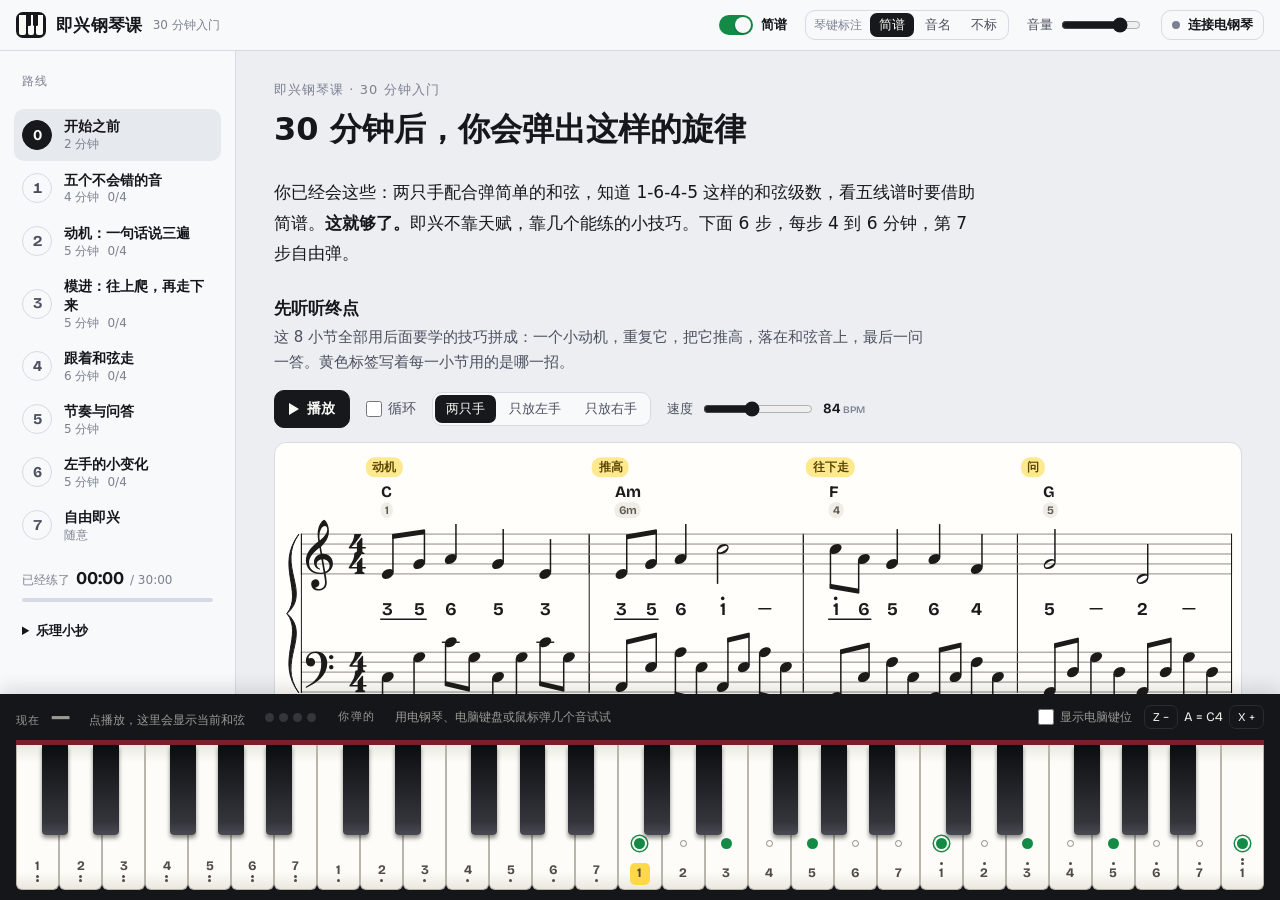
==== piano/index.html @ 57790c64 "Add improvisation piano course at /piano A self-contained static site for a 30-minute introduction t" ====
<!doctype html>
<html lang="zh-CN">
<head>
<meta charset="utf-8">
<meta name="viewport" content="width=device-width, initial-scale=1, viewport-fit=cover">
<title>即兴钢琴课</title>
<meta name="description" content="30 分钟钢琴即兴入门：五线谱 + 简谱 + 琴键位置，跟着伴奏循环一步步练。">
<meta name="theme-color" content="#15161a">
<link rel="icon" href="data:image/svg+xml,%3Csvg xmlns='http://www.w3.org/2000/svg' viewBox='0 0 32 32'%3E%3Crect width='32' height='32' rx='7' fill='%2315161a'/%3E%3Crect x='5' y='7' width='6.4' height='18' rx='1.5' fill='%23fbfaf7'/%3E%3Crect x='12.8' y='7' width='6.4' height='18' rx='1.5' fill='%23fbfaf7'/%3E%3Crect x='20.6' y='7' width='6.4' height='18' rx='1.5' fill='%23fbfaf7'/%3E%3Crect x='9.4' y='7' width='4.6' height='10.5' rx='1' fill='%2315161a'/%3E%3Crect x='18' y='7' width='4.6' height='10.5' rx='1' fill='%2315161a'/%3E%3Ccircle cx='8.2' cy='21' r='2' fill='%23e8641c'/%3E%3C/svg%3E">
<link rel="stylesheet" href="css/style.css">
</head>
<body>
<div class="app">
  <header class="topbar">
    <a class="brand" href="#start" aria-label="即兴钢琴课，回到开始">
      <span class="brand-mark" aria-hidden="true"><i></i><i></i><i></i><b></b><b></b></span>
      <span class="brand-name">即兴钢琴课</span>
      <span class="brand-sub">30 分钟入门</span>
    </a>
    <div class="tools">
      <label class="switch" for="opt-jianpu">
        <input type="checkbox" id="opt-jianpu" role="switch" checked>
        <span class="switch-track" aria-hidden="true"></span>
        <span>简谱</span>
      </label>
      <fieldset class="seg compact" aria-label="琴键上标注">
        <legend class="sr-only">琴键上标注</legend>
        <span class="seg-title">琴键标注</span>
        <label><input type="radio" name="opt-labels" id="lab-jianpu" value="jianpu" checked><span>简谱</span></label>
        <label><input type="radio" name="opt-labels" id="lab-letter" value="letter"><span>音名</span></label>
        <label><input type="radio" name="opt-labels" id="lab-none" value="none"><span>不标</span></label>
      </fieldset>
      <label class="vol" for="opt-volume"><span>音量</span><input type="range" id="opt-volume" min="0" max="100" value="80"></label>
      <div class="midi">
        <button type="button" class="btn ghost small" id="btn-midi"><i class="midi-dot" aria-hidden="true"></i><span>连接电钢琴</span></button>
        <p class="midi-status" id="midi-status" role="status" hidden></p>
        <label class="check small" id="midi-sound-wrap" hidden><input type="checkbox" id="opt-midi-sound"><span>电钢琴的音也从电脑放出来</span></label>
      </div>
    </div>
  </header>

  <div class="middle">
    <aside class="route" aria-label="课程路线">
      <p class="route-title">路线</p>
      <nav id="route-list"></nav>
      <div class="timer" aria-label="本机累计练习时间">
        <div class="timer-head"><span>已经练了</span><b id="timer-text">00:00</b><span class="timer-goal">/ 30:00</span></div>
        <div class="timer-track"><i id="timer-bar"></i></div>
      </div>
      <details class="cheat">
        <summary>乐理小抄</summary>
        <table>
          <caption class="sr-only">简谱与音名对照</caption>
          <tr><th scope="row">简谱</th><td>1</td><td>2</td><td>3</td><td>4</td><td>5</td><td>6</td><td>7</td></tr>
          <tr><th scope="row">音名</th><td>C</td><td>D</td><td>E</td><td>F</td><td>G</td><td>A</td><td>B</td></tr>
          <tr><th scope="row">唱名</th><td>do</td><td>re</td><td>mi</td><td>fa</td><td>sol</td><td>la</td><td>si</td></tr>
        </table>
        <ul>
          <li><b>五声音阶</b> 1 2 3 5 6</li>
          <li><b>1 级 C</b> 1 3 5 · <b>6m 级 Am</b> 6 1 3</li>
          <li><b>4 级 F</b> 4 6 1 · <b>5 级 G</b> 5 7 2</li>
          <li><b>2m 级 Dm</b> 2 4 6 · <b>3m 级 Em</b> 3 5 7</li>
          <li>数字上面加点：高八度；下面加点：低八度</li>
          <li>下划线：半拍；横线 “–”：再延长一拍</li>
        </ul>
      </details>
    </aside>
    <div class="main-scroll" id="main-scroll">
      <main class="main" id="main" tabindex="-1"></main>
      <footer class="credits">
        <p>钢琴采样：Salamander Grand Piano（Alexander Holm，CC BY 3.0）· 五线谱：VexFlow（MIT）· 字体：Bricolage Grotesque（OFL）。练习进度只保存在这台设备的浏览器里。</p>
      </footer>
    </div>
  </div>

  <footer class="dock" aria-label="钢琴键盘">
    <div class="dock-bar">
      <div class="now idle" id="now">
        <span class="now-label">现在</span>
        <span class="now-chord" id="now-chord">—</span>
        <span class="now-deg" id="now-deg"></span>
        <span class="now-tones" id="now-tones"></span>
        <span class="now-next" id="now-next"></span>
        <span class="now-beats" id="now-beats" aria-hidden="true"><i></i><i></i><i></i><i></i></span>
        <span class="now-count" id="now-count" aria-live="assertive"></span>
      </div>
      <div class="trail empty" aria-live="off">
        <span class="trail-label">你弹的</span>
        <span class="trail-notes" id="trail-notes"></span>
        <span class="trail-empty">用电钢琴、电脑键盘或鼠标弹几个音试试</span>
      </div>
      <div class="kbd-tools">
        <label class="check small" for="opt-hints"><input type="checkbox" id="opt-hints"><span>显示电脑键位</span></label>
        <span class="oct">
          <button type="button" class="icon-btn" id="oct-down" aria-label="电脑键盘低一个八度">Z −</button>
          <span id="kbd-octave">A = C4</span>
          <button type="button" class="icon-btn" id="oct-up" aria-label="电脑键盘高一个八度">X +</button>
        </span>
      </div>
      <p class="sound-status" id="sound-status" hidden></p>
    </div>
    <div class="kb-frame">
      <div id="keyboard"></div>
    </div>
  </footer>
</div>
<script src="vendor/vexflow-bravura.js"></script>
<script type="module" src="js/app.js"></script>
</body>
</html>
---- piano/css/style.css ----
/* 布局：琴房。左边是课程路线，中间是谱架（乐谱和讲解），底部固定一架钢琴键盘，就像真的坐在琴前。 */

@font-face {
  font-family: 'Bricolage Grotesque';
  src: url('../fonts/bricolage-grotesque-wght.woff2') format('woff2');
  font-weight: 200 800;
  font-display: swap;
}

:root {
  /* 颜色：示范右手 = 橙，左手 = 蓝，安全音 = 绿，你弹的 = 紫；界面本身只用黑白灰，把颜色留给音乐 */
  --bg: #eceef2;
  --surface: #f8f9fb;
  --paper: #fffefb;
  --paper-ink: #1c1b19;
  --paper-ink-2: #5d5b55;
  --paper-tint: #efede6;
  --staff-line: #8d8a82;
  --ink: #15171c;
  --ink-2: #4a505e;
  --ink-3: #7b8190;
  --line: #d6dae2;
  --line-2: #e6e9ee;
  --btn-bg: #17181c;
  --btn-ink: #fbfaf7;
  --rh: #e4601a;
  --rh-soft: #fde5d5;
  --lh: #2563d4;
  --lh-soft: #dbe5fa;
  --safe: #138a46;
  --safe-soft: #d3f0de;
  --you: #a33ccc;
  --you-soft: #f0dcf8;
  --tag-bg: #ffe98f;
  --tag-ink: #5a4500;
  --dock: #15161a;
  --dock-ink: #ecebe6;
  --dock-ink-2: #9b9a94;
  --dock-line: #2b2c31;
  --felt: #7a1f2b;
  --key-w1: #fdfcf8;
  --key-w2: #ebe8e0;
  --key-edge: #b9b5ab;
  --key-b1: #34353b;
  --key-b2: #0c0d10;
  --key-label: #4f4c45;
  --key-scale: #8e8a80;
  --sticker: #ffd84a;
  --focus: #2563d4;

  --font-ui: 'PingFang SC', 'Hiragino Sans GB', 'Microsoft YaHei', 'Noto Sans SC', 'Source Han Sans SC', system-ui, -apple-system, 'Segoe UI', sans-serif;
  --font-display: 'Bricolage Grotesque', 'Avenir Next', 'Segoe UI', var(--font-ui);

  --radius: 12px;
  --kb-h: clamp(92px, 17vh, 150px);
}

@media (prefers-color-scheme: dark) {
  :root:not([data-theme='light']) {
    --bg: #0f1115;
    --surface: #16191e;
    --paper: #1b1e24;
    --paper-ink: #e7e6e2;
    --paper-ink-2: #a6a49d;
    --paper-tint: #2a2e36;
    --staff-line: #7d7a73;
    --ink: #eceef2;
    --ink-2: #b4bac6;
    --ink-3: #8a909e;
    --line: #2b3039;
    --line-2: #22262e;
    --btn-bg: #ecebe6;
    --btn-ink: #121418;
    --rh: #ff8243;
    --rh-soft: #4a2716;
    --lh: #6c9fff;
    --lh-soft: #1a2945;
    --safe: #3bcf7c;
    --safe-soft: #12351f;
    --you: #d683f5;
    --you-soft: #3a1f47;
    --tag-bg: #5b4a0b;
    --tag-ink: #ffe58a;
    --dock: #0a0b0d;
    --dock-line: #24252a;
    --key-w1: #ecebe5;
    --key-w2: #d6d3ca;
    --key-edge: #9f9b91;
    --focus: #8fb6ff;
    color-scheme: dark;
  }
}

:root[data-theme='dark'] {
  --bg: #0f1115;
  --surface: #16191e;
  --paper: #1b1e24;
  --paper-ink: #e7e6e2;
  --paper-ink-2: #a6a49d;
  --paper-tint: #2a2e36;
  --staff-line: #7d7a73;
  --ink: #eceef2;
  --ink-2: #b4bac6;
  --ink-3: #8a909e;
  --line: #2b3039;
  --line-2: #22262e;
  --btn-bg: #ecebe6;
  --btn-ink: #121418;
  --rh: #ff8243;
  --rh-soft: #4a2716;
  --lh: #6c9fff;
  --lh-soft: #1a2945;
  --safe: #3bcf7c;
  --safe-soft: #12351f;
  --you: #d683f5;
  --you-soft: #3a1f47;
  --tag-bg: #5b4a0b;
  --tag-ink: #ffe58a;
  --dock: #0a0b0d;
  --dock-line: #24252a;
  --key-w1: #ecebe5;
  --key-w2: #d6d3ca;
  --key-edge: #9f9b91;
  --focus: #8fb6ff;
  color-scheme: dark;
}

*, *::before, *::after { box-sizing: border-box; }
html, body { height: 100%; }
body {
  margin: 0;
  background: var(--bg);
  color: var(--ink);
  font: 15px/1.7 var(--font-ui);
  -webkit-font-smoothing: antialiased;
  -webkit-text-size-adjust: 100%;
}
[hidden] { display: none !important; }
button, input, select { font: inherit; color: inherit; }
a { color: inherit; }
:focus-visible { outline: 2px solid var(--focus); outline-offset: 2px; border-radius: 6px; }
.sr-only { position: absolute; width: 1px; height: 1px; overflow: hidden; clip: rect(0 0 0 0); white-space: nowrap; }
sup { font-size: 0.68em; line-height: 0; }

/* ---------- 整体框架 ---------- */
.app {
  display: grid;
  grid-template-rows: auto minmax(0, 1fr) auto;
  height: 100%;
}

.topbar {
  display: flex;
  align-items: center;
  justify-content: space-between;
  gap: 12px 20px;
  flex-wrap: wrap;
  padding-block: 10px;
  padding-left: max(16px, env(safe-area-inset-left, 0px));
  padding-right: max(16px, env(safe-area-inset-right, 0px));
  background: var(--surface);
  border-bottom: 1px solid var(--line);
  position: relative;
  z-index: 5;
}

.brand {
  display: flex;
  align-items: center;
  gap: 10px;
  text-decoration: none;
  min-width: 0;
}
.brand-mark {
  position: relative;
  width: 30px;
  height: 26px;
  display: flex;
  gap: 2px;
  padding: 3px;
  border-radius: 7px;
  background: var(--btn-bg);
  flex: none;
}
.brand-mark i { flex: 1; background: var(--btn-ink); border-radius: 0 0 2px 2px; }
.brand-mark b { position: absolute; top: 3px; width: 5px; height: 11px; background: var(--btn-bg); border-radius: 0 0 1.5px 1.5px; }
.brand-mark b:nth-of-type(1) { left: 9.5px; }
.brand-mark b:nth-of-type(2) { left: 17px; }
.brand-name { font-weight: 800; font-size: 17px; letter-spacing: 0.02em; white-space: nowrap; }
.brand-sub { font-size: 12px; color: var(--ink-3); white-space: nowrap; }

.tools {
  display: flex;
  align-items: center;
  gap: 10px 18px;
  flex-wrap: wrap;
  font-size: 13px;
}

.middle {
  display: grid;
  grid-template-columns: 236px minmax(0, 1fr);
  min-height: 0;
}

.route {
  overflow-y: auto;
  border-right: 1px solid var(--line);
  padding: 20px 14px 24px;
  display: flex;
  flex-direction: column;
  gap: 18px;
  background: var(--surface);
}
.route-title {
  margin: 0 8px;
  font-size: 12px;
  letter-spacing: 0.12em;
  color: var(--ink-3);
}
#route-list { display: flex; flex-direction: column; gap: 2px; }
.stop {
  display: flex;
  align-items: center;
  gap: 12px;
  padding: 8px 8px;
  border-radius: 10px;
  text-decoration: none;
  color: var(--ink-2);
}
.stop:hover { background: var(--line-2); }
.stop-num {
  flex: none;
  width: 30px;
  height: 30px;
  border-radius: 50%;
  display: grid;
  place-items: center;
  font: 700 15px/1 var(--font-display);
  border: 1.5px solid var(--line);
  color: var(--ink-2);
  background: var(--surface);
  font-variant-numeric: tabular-nums;
}
.stop-text { display: flex; flex-direction: column; min-width: 0; line-height: 1.35; }
.stop-title { font-weight: 600; font-size: 14px; color: var(--ink); }
.stop-meta { font-size: 12px; color: var(--ink-3); display: flex; gap: 8px; }
.stop-count { font-variant-numeric: tabular-nums; }
.stop.current .stop-num { background: var(--btn-bg); color: var(--btn-ink); border-color: var(--btn-bg); }
.stop.current { background: var(--line-2); }
.stop.done .stop-num { border-color: var(--safe); color: var(--safe); }
.stop.done.current .stop-num { color: var(--btn-ink); border-color: var(--btn-bg); }

.timer { margin: 0 8px; font-size: 12px; color: var(--ink-3); }
.timer-head { display: flex; align-items: baseline; gap: 6px; }
.timer-head b { font: 700 18px/1 var(--font-display); color: var(--ink); font-variant-numeric: tabular-nums; }
.timer-track { margin-top: 8px; height: 4px; border-radius: 2px; background: var(--line); overflow: hidden; }
.timer-track i { display: block; height: 100%; width: 0; background: var(--safe); border-radius: 2px; transition: width 0.6s; }

.cheat { margin: 0 8px; font-size: 13px; color: var(--ink-2); }
.cheat summary { cursor: pointer; font-weight: 600; color: var(--ink); }
.cheat table { border-collapse: collapse; margin: 10px 0 8px; font-variant-numeric: tabular-nums; }
.cheat th { font-weight: 500; color: var(--ink-3); padding-right: 6px; text-align: left; font-size: 12px; }
.cheat td { padding: 1px 5px; text-align: center; font-family: var(--font-display); font-size: 13px; }
.cheat ul { margin: 0; padding-left: 16px; line-height: 1.6; }
.cheat li + li { margin-top: 4px; }

.main-scroll { overflow-y: auto; min-height: 0; scroll-behavior: smooth; }
.main {
  max-width: 1000px;
  margin: 0 auto;
  padding-block: 28px 32px;
  padding-left: max(16px, env(safe-area-inset-left, 0px));
  padding-right: max(16px, env(safe-area-inset-right, 0px));
  display: flex;
  flex-direction: column;
  gap: 28px;
}
.main:focus { outline: none; }
.credits {
  max-width: 1000px;
  margin: 0 auto;
  padding-block: 0 28px;
  padding-left: max(16px, env(safe-area-inset-left, 0px));
  padding-right: max(16px, env(safe-area-inset-right, 0px));
  font-size: 12px;
  color: var(--ink-3);
}

/* ---------- 课程正文 ---------- */
.lesson-head { display: flex; flex-direction: column; gap: 8px; }
.eyebrow {
  margin: 0;
  font-size: 13px;
  letter-spacing: 0.08em;
  color: var(--ink-3);
}
.lesson-head h1 {
  margin: 0;
  font-size: clamp(24px, 3.2vw, 32px);
  line-height: 1.25;
  font-weight: 800;
  text-wrap: balance;
}
.goal {
  margin: 4px 0 0;
  display: flex;
  gap: 10px;
  align-items: baseline;
  font-size: 16px;
  color: var(--ink);
  max-width: 46em;
}
.goal span {
  flex: none;
  font-size: 12px;
  font-weight: 700;
  padding: 1px 8px;
  border-radius: 999px;
  background: var(--safe-soft);
  color: var(--safe);
}

.lead { margin: 0; font-size: 17px; line-height: 1.8; max-width: 42em; color: var(--ink); }
.lead b { font-weight: 700; }

.block { display: flex; flex-direction: column; gap: 14px; min-width: 0; }
.block h2 { margin: 0; font-size: 20px; line-height: 1.35; font-weight: 800; text-wrap: balance; }
.block h3 { margin: 0; font-size: 17px; line-height: 1.4; font-weight: 700; text-wrap: balance; }
.block-head { display: flex; flex-direction: column; gap: 4px; }
.desc { margin: 0; color: var(--ink-2); max-width: 44em; }

.prose { max-width: 42em; }
.prose p { margin: 0 0 10px; }
.prose p:last-child { margin-bottom: 0; }
.prose ol, .prose ul { margin: 0; padding-left: 1.3em; display: flex; flex-direction: column; gap: 8px; }
.jpt { font-family: var(--font-display); letter-spacing: 0.12em; font-weight: 700; }

.formula { display: flex; flex-wrap: wrap; gap: 8px; margin: 12px 0 !important; }
.formula span {
  min-width: 52px;
  padding: 6px 14px;
  text-align: center;
  font: 700 18px/1.4 var(--font-display);
  border-radius: 10px;
  background: var(--paper);
  border: 1.5px solid var(--line);
}
.formula span:nth-child(3) { border-color: var(--rh); color: var(--rh); }
.formula span:last-child { background: var(--btn-bg); color: var(--btn-ink); border-color: var(--btn-bg); }
.formula.seq span { letter-spacing: 0.1em; }
.formula.seq span:nth-child(1) { transform: translateY(18px); }
.formula.seq span:nth-child(2) { transform: translateY(12px); }
.formula.seq span:nth-child(3) { transform: translateY(6px); color: inherit; border-color: var(--line); }
.formula.seq span:last-child { background: var(--paper); color: inherit; border-color: var(--line); }
.formula.seq { padding-top: 0; padding-bottom: 18px; }

.bricks li b, .colors li b, .laws li b { margin-right: 6px; }

.tip {
  margin: 0;
  max-width: 44em;
  padding: 12px 16px;
  border-radius: var(--radius);
  background: var(--tag-bg);
  color: var(--tag-ink);
  display: flex;
  gap: 12px;
  align-items: baseline;
}
.tip-label { flex: none; font-weight: 800; font-size: 13px; }

/* ---------- 按钮与控件 ---------- */
.btn {
  display: inline-flex;
  align-items: center;
  justify-content: center;
  gap: 8px;
  min-height: 36px;
  padding: 6px 14px;
  border-radius: 10px;
  border: 1.5px solid var(--btn-bg);
  background: var(--btn-bg);
  color: var(--btn-ink);
  font-weight: 600;
  font-size: 14px;
  cursor: pointer;
  text-decoration: none;
  white-space: nowrap;
}
.btn:hover { filter: brightness(1.12); }
.btn.ghost { background: transparent; color: var(--ink); border-color: var(--line); }
.btn.ghost:hover { border-color: var(--ink-3); filter: none; }
.btn.small { min-height: 30px; padding: 3px 10px; font-size: 13px; }

.play .ico {
  width: 0;
  height: 0;
  border-style: solid;
  border-width: 6px 0 6px 10px;
  border-color: transparent transparent transparent currentColor;
}
.play.is-playing .ico { width: 10px; height: 10px; border: 0; background: currentColor; border-radius: 1.5px; }
.play.big { min-height: 44px; padding: 8px 20px; font-size: 15px; }
.play.is-playing { background: var(--rh); border-color: var(--rh); color: #fff; }

.icon-btn {
  border: 1px solid var(--dock-line);
  background: transparent;
  color: var(--dock-ink);
  border-radius: 7px;
  padding: 1px 8px;
  font-size: 12px;
  cursor: pointer;
  font-family: var(--font-display);
}
.icon-btn:hover { border-color: var(--dock-ink-2); }

.player {
  display: flex;
  flex-wrap: wrap;
  align-items: center;
  gap: 10px 16px;
}

.check { display: inline-flex; align-items: center; gap: 6px; cursor: pointer; font-size: 14px; color: var(--ink-2); }
.check input { width: 16px; height: 16px; accent-color: var(--btn-bg); margin: 0; }
.check.small { font-size: 12px; }

.seg { display: inline-flex; border: 1.5px solid var(--line); border-radius: 10px; padding: 2px; gap: 2px; background: var(--surface); flex-wrap: wrap; }
.seg label { position: relative; cursor: pointer; }
.seg input { position: absolute; opacity: 0; inset: 0; margin: 0; cursor: pointer; }
.seg span { display: block; padding: 3px 11px; border-radius: 7px; font-size: 13px; color: var(--ink-2); white-space: nowrap; }
.seg input:checked + span { background: var(--btn-bg); color: var(--btn-ink); }
.seg input:focus-visible + span { outline: 2px solid var(--focus); outline-offset: 1px; }
fieldset.seg { margin: 0; min-width: 0; align-items: center; }
.seg.compact .seg-title { font-size: 12px; color: var(--ink-3); padding: 0 6px 0 6px; }
.seg.compact span { padding: 1px 9px; }

.tempo { display: inline-flex; align-items: center; gap: 8px; font-size: 13px; color: var(--ink-2); }
.tempo input { width: 110px; accent-color: var(--btn-bg); }
.tempo output { font: 600 14px var(--font-display); min-width: 2.2em; font-variant-numeric: tabular-nums; color: var(--ink); }
.tempo output::after { content: ' BPM'; font-size: 10px; color: var(--ink-3); }

.select { display: inline-flex; align-items: center; gap: 6px; font-size: 13px; color: var(--ink-2); }
.select select {
  border: 1.5px solid var(--line);
  border-radius: 9px;
  padding: 4px 8px;
  background: var(--surface);
  font-size: 13px;
  max-width: 160px;
}

.vol { display: inline-flex; align-items: center; gap: 6px; color: var(--ink-2); }
.vol input { width: 80px; accent-color: var(--btn-bg); }

.switch { display: inline-flex; align-items: center; gap: 8px; cursor: pointer; font-weight: 600; font-size: 13px; position: relative; }
.switch input { position: absolute; opacity: 0; width: 34px; height: 20px; margin: 0; cursor: pointer; }
.switch-track { width: 34px; height: 20px; border-radius: 10px; background: var(--line); position: relative; transition: background 0.2s; }
.switch-track::after { content: ''; position: absolute; top: 2px; left: 2px; width: 16px; height: 16px; border-radius: 50%; background: var(--surface); box-shadow: 0 1px 2px rgba(0, 0, 0, 0.25); transition: transform 0.2s; }
.switch input:checked + .switch-track { background: var(--safe); }
.switch input:checked + .switch-track::after { transform: translateX(14px); }
.switch input:focus-visible + .switch-track { outline: 2px solid var(--focus); outline-offset: 2px; }

.midi { display: flex; flex-direction: column; align-items: flex-end; gap: 4px; position: relative; }
.midi-dot { width: 8px; height: 8px; border-radius: 50%; background: var(--ink-3); }
#btn-midi.connected .midi-dot { background: var(--safe); box-shadow: 0 0 0 3px var(--safe-soft); }
.midi-status { margin: 0; font-size: 12px; color: var(--ink-2); max-width: 280px; text-align: right; }

.chips { display: flex; flex-wrap: wrap; gap: 8px; }
.chip {
  display: inline-flex;
  flex-direction: column;
  align-items: flex-start;
  gap: 0;
  padding: 6px 12px;
  border-radius: 10px;
  border: 1.5px solid var(--line);
  background: var(--surface);
  cursor: pointer;
  text-align: left;
  line-height: 1.35;
}
.chip b { font-size: 14px; font-weight: 700; }
.chip small { font-size: 12px; color: var(--ink-3); }
.chip:hover { border-color: var(--ink-3); }
.chip[aria-checked='true'] { border-color: var(--btn-bg); background: var(--btn-bg); color: var(--btn-ink); }
.chip[aria-checked='true'] small { color: inherit; opacity: 0.75; }
.chip.motif { flex-direction: row; align-items: center; gap: 6px; font: 600 16px/1 var(--font-display); padding: 8px 12px; min-height: 44px; }
.chip.motif.rnd { font: 600 13px/1 var(--font-ui); }

/* 简谱数字（网页里的） */
.jpi { display: inline-flex; align-items: center; gap: 1px; vertical-align: middle; }
.jpi .acc { font-size: 0.7em; align-self: flex-start; margin-top: 0.15em; }
.jpi-col { display: inline-flex; flex-direction: column; align-items: center; line-height: 1; }
.jpi-col b { font-family: var(--font-display); font-weight: 650; }
.jpi .d { display: flex; flex-direction: column; gap: 1.5px; align-items: center; min-height: 3px; }
.jpi .d i { display: block; width: 3.5px; height: 3.5px; border-radius: 50%; background: currentColor; }
.chip.motif .jpi + .jpi { margin-left: 4px; }

/* ---------- 乐谱 ---------- */
.score {
  background: var(--paper);
  color: var(--paper-ink);
  border-radius: var(--radius);
  border: 1px solid var(--line);
  padding: 8px 2px 4px;
  overflow: hidden;
  min-height: 120px;
}
/* VexFlow 把黑色写在 svg 根元素上，子元素继承；这里统一换成主题色 */
.score svg { display: block; overflow: visible; max-width: 100%; height: auto; }
.score svg.score-svg { fill: currentColor; stroke: currentColor; }
.score svg [fill]:not([fill='none']) { fill: currentColor; }
.score svg [stroke]:not([stroke='none']) { stroke: currentColor; }
.score svg .vf-stave[fill]:not([fill='none']) { fill: var(--staff-line); stroke: var(--staff-line); }
.score svg text, .score svg .jp-dot, .score svg .chord-deg-bg, .score svg .bar-label rect { stroke: none; }
.score svg .vf-stavenote, .score svg .jp { cursor: pointer; }
.score svg .vf-stavenote:hover { fill: var(--paper-ink-2); stroke: var(--paper-ink-2); }

.jp-num { font-family: var(--font-display); font-weight: 650; text-anchor: middle; fill: currentColor; }
.jp-lh .jp-num { font-weight: 550; fill: var(--paper-ink-2); }
.jp-acc { text-anchor: middle; fill: currentColor; font-family: var(--font-display); }
.jp-dot { fill: currentColor; }
.jp-lh .jp-dot { fill: var(--paper-ink-2); }
.jp-line { stroke: currentColor; stroke-width: 1.5; stroke-linecap: round; }
.jp-lh .jp-line, .jp-lh ~ line.jp-line { stroke: var(--paper-ink-2); }
.jp-rest .jp-num { fill: var(--paper-ink-2); }
.jp-target { fill: var(--safe-soft); stroke: var(--safe); stroke-width: 1.4; }

.score svg .vf-stavenote.is-target { fill: var(--safe); stroke: var(--safe); }
.score svg .jp.is-target .jp-num { fill: var(--safe); }

.score svg .vf-stavenote.on-R { fill: var(--rh); stroke: var(--rh); }
.score svg .vf-stavenote.on-L { fill: var(--lh); stroke: var(--lh); }
.score svg .on-R [fill]:not([fill='none']) { fill: var(--rh); }
.score svg .on-L [fill]:not([fill='none']) { fill: var(--lh); }
.score svg .on-R [stroke]:not([stroke='none']) { stroke: var(--rh); }
.score svg .on-L [stroke]:not([stroke='none']) { stroke: var(--lh); }
.score svg .jp.on-R .jp-num, .score svg .jp.on-R .jp-dot, .score svg .jp.on-R .jp-acc { fill: var(--rh); }
.score svg .jp.on-L .jp-num, .score svg .jp.on-L .jp-dot, .score svg .jp.on-L .jp-acc { fill: var(--lh); }
.score svg .jp.on-R .jp-line { stroke: var(--rh); }
.score svg .jp.on-L .jp-line { stroke: var(--lh); }
.score svg .jp.on-R .jp-num { font-weight: 800; }

.chord-name { font: 700 16px var(--font-display); fill: currentColor; }
.chord-deg { font: 650 11.5px var(--font-display); fill: var(--paper-ink-2); }
.chord-deg-bg { fill: var(--paper-tint); }
.chord-sym.is-current .chord-deg-bg { fill: var(--safe); }
.chord-sym.is-current .chord-deg { fill: var(--paper); }
.chord-sym.is-current .chord-name { fill: var(--safe); }
.bar-label rect { fill: var(--tag-bg); }
.bar-label text { font: 650 12px var(--font-ui); fill: var(--tag-ink); }

/* ---------- 示范 / 实验室 ---------- */
.lab-row { display: flex; align-items: center; gap: 12px; flex-wrap: wrap; }
.lab-label { font-size: 13px; font-weight: 700; color: var(--ink-3); min-width: 2.5em; }

.qa-status {
  margin: 0;
  padding: 10px 14px;
  border-radius: 10px;
  background: var(--surface);
  border: 1px dashed var(--line);
  font-size: 15px;
}
.qa-status .ask { color: var(--rh); }
.qa-status .answer { color: var(--you); font-size: 17px; }

/* ---------- 和弦卡片 ---------- */
.chord-cards { display: grid; grid-template-columns: repeat(auto-fill, minmax(140px, 1fr)); gap: 10px; }
.chord-card {
  display: flex;
  flex-direction: column;
  gap: 8px;
  padding: 12px 14px 14px;
  border-radius: var(--radius);
  border: 1.5px solid var(--line);
  background: var(--paper);
  color: var(--paper-ink);
  cursor: pointer;
  text-align: left;
}
.chord-card:hover { border-color: var(--ink-3); }
.chord-card.picked { border-color: var(--safe); box-shadow: 0 0 0 3px var(--safe-soft); }
.cc-top { display: flex; align-items: baseline; justify-content: space-between; gap: 8px; }
.cc-name { font: 700 24px/1 var(--font-display); }
.cc-deg { font: 650 13px/1 var(--font-display); padding: 3px 8px; border-radius: 999px; background: var(--paper-tint); color: var(--paper-ink-2); }
.cc-tones { display: flex; gap: 10px; font-size: 20px; color: var(--safe); }
.mini { position: relative; display: flex; height: 34px; border: 1px solid var(--key-edge); border-radius: 0 0 4px 4px; overflow: hidden; }
.mini .w { flex: 1; background: var(--key-w1); border-right: 1px solid var(--key-edge); }
.mini .w:last-of-type { border-right: 0; }
.mini .w.on { background: var(--safe); }
.mini .b { position: absolute; top: 0; width: 9%; height: 58%; background: var(--key-b2); border-radius: 0 0 2px 2px; }
.mini .b.on { background: var(--safe); }

/* ---------- 伴奏练习 ---------- */
.practice, .jam {
  padding: 20px;
  border-radius: 16px;
  background: var(--surface);
  border: 1px solid var(--line);
}
.presets .chip { flex-direction: row; }

.chart {
  display: grid;
  grid-template-columns: repeat(var(--cols, 4), minmax(0, 1fr));
  gap: 8px;
}
.cell {
  position: relative;
  display: flex;
  gap: 10px;
  align-items: flex-end;
  min-height: 74px;
  padding: 18px 12px 12px;
  border-radius: 10px;
  background: var(--paper);
  border: 1.5px solid var(--line);
  overflow: hidden;
  transition: border-color 0.15s, box-shadow 0.15s;
}
.cell-n { position: absolute; top: 5px; left: 10px; font: 600 11px var(--font-display); color: var(--ink-3); }
.cell-seg { display: flex; flex-direction: column; gap: 2px; min-width: 0; }
.cell-chord { font: 700 22px/1.05 var(--font-display); }
.cell-deg { font: 600 12px/1.2 var(--font-display); color: var(--ink-3); }
.cell-tones { font: 600 12px/1.2 var(--font-display); color: var(--safe); letter-spacing: 0.06em; }
.cell-bar { position: absolute; left: 0; right: 0; bottom: 0; height: 4px; }
.cell-bar i { display: block; height: 100%; width: 0; background: var(--safe); }
.cell.now { border-color: var(--safe); box-shadow: 0 0 0 3px var(--safe-soft); }
.cell.now .cell-chord { color: var(--safe); }
.chart.big .cell { min-height: 96px; }
.chart.big .cell-chord { font-size: 30px; }

.tasks-wrap { display: flex; flex-direction: column; gap: 8px; }
.tasks-wrap h3 { font-size: 14px; color: var(--ink-3); font-weight: 700; }
.tasks { list-style: none; margin: 0; padding: 0; display: flex; flex-direction: column; gap: 6px; counter-reset: task; }
.tasks li { display: flex; gap: 10px; align-items: flex-start; counter-increment: task; }
.tasks input { margin: 4px 0 0; width: 18px; height: 18px; flex: none; accent-color: var(--safe); cursor: pointer; }
.tasks label { cursor: pointer; }
.tasks label::before { content: counter(task) '. '; font-family: var(--font-display); font-weight: 700; color: var(--ink-3); }
.tasks input:checked + label { color: var(--ink-3); text-decoration: line-through; text-decoration-color: var(--safe); }

/* ---------- 自由即兴 ---------- */
.progs { display: grid; grid-template-columns: repeat(auto-fill, minmax(150px, 1fr)); gap: 8px; }
.prog {
  display: flex;
  flex-direction: column;
  gap: 2px;
  padding: 10px 12px;
  border-radius: 10px;
  border: 1.5px solid var(--line);
  background: var(--paper);
  text-align: left;
  cursor: pointer;
}
.prog b { font: 700 16px/1.25 var(--font-display); letter-spacing: 0.04em; }
.prog small { font-size: 12px; color: var(--ink-3); }
.prog:hover { border-color: var(--ink-3); }
.prog[aria-checked='true'] { background: var(--btn-bg); color: var(--btn-ink); border-color: var(--btn-bg); }
.prog[aria-checked='true'] small { color: inherit; opacity: 0.7; }

.jam-stage { display: grid; grid-template-columns: minmax(0, 1fr) 260px; gap: 14px; align-items: stretch; }
.idea {
  display: flex;
  flex-direction: column;
  gap: 10px;
  padding: 16px;
  border-radius: var(--radius);
  background: var(--tag-bg);
  color: var(--tag-ink);
}
.idea-label { font-size: 12px; font-weight: 800; letter-spacing: 0.1em; }
.idea-text { margin: 0; font-size: 19px; line-height: 1.5; font-weight: 700; flex: 1; }
.idea-actions { display: flex; flex-wrap: wrap; gap: 8px 12px; align-items: center; }
.idea .check { color: inherit; font-size: 12px; }
.idea .btn.ghost { border-color: currentColor; color: inherit; }
.idea.flip { animation: flip 0.5s ease; }
@keyframes flip { from { transform: rotateX(70deg); opacity: 0.3; } to { transform: none; opacity: 1; } }

.recorder { display: flex; flex-direction: column; gap: 6px; }
.rec-row { display: flex; align-items: center; gap: 12px; flex-wrap: wrap; }
.rec-dot { width: 10px; height: 10px; border-radius: 50%; background: #d62f2f; }
.rec-btn.is-rec .rec-dot { animation: pulse 1s infinite; }
@keyframes pulse { 50% { opacity: 0.3; } }
.rec-time { font-size: 13px; color: var(--ink-2); font-variant-numeric: tabular-nums; }
.rec-out { display: flex; gap: 10px; align-items: center; flex-wrap: wrap; }
.rec-out audio { max-width: 100%; }
.muted { color: var(--ink-3); margin: 0; }
.small { font-size: 12px; }

/* ---------- 开始页 ---------- */
.howto-grid { display: grid; grid-template-columns: repeat(3, minmax(0, 1fr)); gap: 20px; }
.howto-item h3 { margin-bottom: 6px; }
.howto-item p { margin: 0; color: var(--ink-2); font-size: 14px; }
.legend-list { list-style: none; margin: 0; padding: 0; display: flex; flex-direction: column; gap: 6px; font-size: 14px; color: var(--ink-2); }
.legend-list li { display: flex; align-items: center; gap: 8px; }
.sw { width: 14px; height: 14px; border-radius: 4px; flex: none; }
.sw.rh { background: var(--rh); }
.sw.lh { background: var(--lh); }
.sw.safe { background: var(--safe); border-radius: 50%; width: 12px; height: 12px; margin: 1px; }
.sw.you { background: var(--you); }
.sw.sticker { background: var(--sticker); }
kbd {
  display: inline-block;
  min-width: 22px;
  padding: 0 5px;
  margin: 0 2px;
  border-radius: 5px;
  border: 1px solid var(--line);
  border-bottom-width: 2.5px;
  background: var(--surface);
  font: 600 12px/20px var(--font-display);
  text-align: center;
  color: var(--ink);
}
.laws { gap: 10px !important; }
.stuck { gap: 6px !important; }

.toolbox { list-style: none; margin: 0; padding: 0; display: grid; grid-template-columns: repeat(auto-fill, minmax(240px, 1fr)); gap: 10px; }
.toolbox a {
  display: flex;
  gap: 12px;
  align-items: flex-start;
  padding: 12px 14px;
  border-radius: var(--radius);
  border: 1px solid var(--line);
  background: var(--surface);
  text-decoration: none;
}
.toolbox a:hover { border-color: var(--ink-3); }
.tb-num { font: 700 20px/1 var(--font-display); color: var(--ink-3); width: 18px; flex: none; margin-top: 2px; }
.toolbox b { display: block; font-size: 15px; }
.toolbox small { display: block; font-size: 13px; color: var(--ink-2); }

.lesson-nav { display: flex; justify-content: space-between; gap: 12px; flex-wrap: wrap; padding-top: 8px; border-top: 1px solid var(--line); }
.lesson-nav .btn { min-height: 44px; padding: 8px 18px; }
.btn.primary { background: var(--btn-bg); color: var(--btn-ink); }
.error { color: var(--rh); font-weight: 600; }

/* ---------- 底部钢琴 ---------- */
.dock {
  background: var(--dock);
  color: var(--dock-ink);
  position: relative;
  z-index: 5;
  box-shadow: 0 -6px 18px rgba(0, 0, 0, 0.12);
}
.dock-bar {
  display: flex;
  align-items: center;
  gap: 8px 22px;
  flex-wrap: wrap;
  padding-block: 8px 8px;
  padding-left: max(16px, env(safe-area-inset-left, 0px));
  padding-right: max(16px, env(safe-area-inset-right, 0px));
  font-size: 13px;
  min-height: 46px;
}
.now { display: flex; align-items: baseline; gap: 10px; position: relative; min-width: 0; flex-wrap: wrap; }
.now-label { font-size: 11px; letter-spacing: 0.12em; color: var(--dock-ink-2); }
.now-chord { font: 700 24px/1 var(--font-display); color: #4fe08c; min-width: 1.2em; }
.now-deg { font: 650 13px/1 var(--font-display); padding: 3px 8px; border-radius: 999px; background: #1f3a2a; color: #9ff0c0; }
.now-deg:empty { display: none; }
.now-tones { color: var(--dock-ink-2); font-size: 12px; }
.now-next { color: var(--dock-ink-2); font-size: 12px; }
.now-next b { color: var(--dock-ink); font-family: var(--font-display); font-size: 15px; }
.now.idle .now-chord { color: var(--dock-ink-2); }
.now-beats { display: inline-flex; gap: 5px; align-self: center; }
.now-beats i { width: 9px; height: 9px; border-radius: 50%; background: #34363c; transition: background 0.06s; }
.now-beats i.on { background: #4fe08c; }
.now-beats i:first-child.on { background: #ffd84a; }
.now-count {
  position: absolute;
  left: 0;
  top: 50%;
  transform: translateY(-50%);
  display: none;
  padding: 2px 14px;
  border-radius: 8px;
  background: #ffd84a;
  color: #2b2100;
  font: 800 22px/1.3 var(--font-display);
}
.now-count.show { display: block; }
.now-count.show::before { content: '预备 '; font: 700 13px var(--font-ui); }

.trail { display: flex; align-items: center; gap: 10px; min-width: 0; flex: 1; transition: opacity 0.6s; }
.trail-label { font-size: 11px; letter-spacing: 0.12em; color: var(--dock-ink-2); flex: none; }
.trail-notes { display: flex; gap: 9px; align-items: center; overflow: hidden; font-size: 17px; }
.trail-empty { color: var(--dock-ink-2); font-size: 12px; display: none; }
.trail.empty .trail-empty { display: inline; }
.trail.faded .trail-notes { opacity: 0.35; }
.tn { color: var(--dock-ink); }
.tn.ct { color: #4fe08c; }
.tn.out { color: #d99af2; }
.tn:last-child { animation: pop 0.25s ease; }
@keyframes pop { from { transform: scale(1.4); } to { transform: none; } }

.kbd-tools { display: flex; align-items: center; gap: 12px; color: var(--dock-ink-2); }
.kbd-tools .check { color: var(--dock-ink-2); }
.kbd-tools .check input { accent-color: #4fe08c; }
.oct { display: inline-flex; align-items: center; gap: 6px; font-family: var(--font-display); color: var(--dock-ink); font-variant-numeric: tabular-nums; }
.sound-status { margin: 0; color: #ffb38a; font-size: 12px; }

.kb-frame {
  padding-block: 0 calc(10px + env(safe-area-inset-bottom, 0px));
  padding-left: max(16px, env(safe-area-inset-left, 0px));
  padding-right: max(16px, env(safe-area-inset-right, 0px));
}
.kb {
  position: relative;
  height: var(--kb-h);
  border-top: 5px solid var(--felt);
  user-select: none;
  -webkit-user-select: none;
  touch-action: none;
}
.key { position: absolute; top: 0; cursor: pointer; }
.key.white {
  height: 100%;
  background: linear-gradient(to bottom, var(--key-w2) 0%, var(--key-w1) 12%, var(--key-w1) 88%, var(--key-w2) 100%);
  border: 1px solid var(--key-edge);
  border-top: 0;
  border-radius: 0 0 6px 6px;
  z-index: 1;
}
.key.black {
  height: 62%;
  background: linear-gradient(to bottom, var(--key-b2), var(--key-b1) 85%, #4a4b52);
  border-radius: 0 0 4px 4px;
  z-index: 2;
  box-shadow: 0 3px 4px rgba(0, 0, 0, 0.45);
}
.key .lbl {
  position: absolute;
  left: 0;
  right: 0;
  bottom: 7px;
  text-align: center;
  font: 650 13px/1 var(--font-display);
  color: var(--key-label);
  pointer-events: none;
  z-index: 1;
}
.key .lbl sub { font-size: 9px; }
.jpk { display: inline-flex; flex-direction: column; align-items: center; gap: 2px; }
.jpk .dts { display: flex; flex-direction: column; gap: 1.5px; align-items: center; }
.jpk .dts i { display: block; width: 3px; height: 3px; border-radius: 50%; background: currentColor; }
.key .mark {
  position: absolute;
  left: 50%;
  bottom: 40px;
  width: 11px;
  height: 11px;
  margin-left: -5.5px;
  border-radius: 50%;
  display: none;
  pointer-events: none;
}
.key.mk-safe .mark { display: block; background: var(--safe); box-shadow: 0 0 0 2px var(--key-w1); }
.key.mk-root .mark { box-shadow: 0 0 0 2px var(--key-w1), 0 0 0 3.5px var(--safe); }
.key.mk-scale .mark { display: block; width: 7px; height: 7px; margin-left: -3.5px; bottom: 42px; border: 1.5px solid var(--key-scale); }
.key.black .mark { bottom: 10px; box-shadow: none; }
.key .hint {
  position: absolute;
  left: 0;
  right: 0;
  bottom: 58px;
  text-align: center;
  font: 650 10px/1 var(--font-display);
  color: #8b877d;
  pointer-events: none;
}
.key.black .hint { bottom: 26px; color: #b9b7b0; }
.key.middle-c::after {
  content: '';
  position: absolute;
  left: 50%;
  bottom: 4px;
  width: 20px;
  height: 22px;
  margin-left: -10px;
  border-radius: 5px;
  background: var(--sticker);
  pointer-events: none;
}

.key.white.on-rh { background: var(--rh); border-color: var(--rh); }
.key.white.on-lh { background: var(--lh); border-color: var(--lh); }
.key.white.on-you { background: var(--you); border-color: var(--you); }
.key.white.on-flash { background: #c8c4b9; }
.key.black.on-rh { background: var(--rh); }
.key.black.on-lh { background: var(--lh); }
.key.black.on-you { background: var(--you); }
.key.black.on-flash { background: #6b6d74; }
.key.on-rh .lbl, .key.on-lh .lbl, .key.on-you .lbl { color: #fff; }
.key.on-rh, .key.on-lh, .key.on-you, .key.on-flash { transform: translateY(1px); }
.key.on-rh .mark, .key.on-lh .mark, .key.on-you .mark { box-shadow: 0 0 0 2px #fff; }

/* ---------- 窄屏 ---------- */
@media (max-width: 1100px) {
  .jam-stage { grid-template-columns: minmax(0, 1fr); }
}

@media (max-width: 900px) {
  .middle { grid-template-columns: minmax(0, 1fr); grid-template-rows: auto minmax(0, 1fr); }
  .route {
    border-right: 0;
    border-bottom: 1px solid var(--line);
    padding: 8px 12px;
    flex-direction: row;
    align-items: center;
    overflow-x: auto;
    overflow-y: hidden;
    gap: 12px;
  }
  .route-title, .cheat { display: none; }
  #route-list { flex-direction: row; gap: 4px; }
  .stop { padding: 4px 8px 4px 4px; flex: none; }
  .stop-meta { display: none; }
  .timer { display: none; }
  .howto-grid { grid-template-columns: minmax(0, 1fr); }
  .brand-sub { display: none; }
}

@media (max-width: 640px) {
  .tools { gap: 8px 12px; }
  .vol { display: none; }
  .stop-text { display: none; }
  .stop.current .stop-text { display: flex; }
  .chart { grid-template-columns: repeat(2, minmax(0, 1fr)); }
  .chart.big .cell-chord { font-size: 24px; }
  .practice, .jam { padding: 14px; }
  .kbd-tools { display: none; }
  .now-tones { display: none; }
  .tempo input { width: 90px; }
  .main { gap: 22px; padding-block: 20px 24px; }
}

@media (max-height: 700px) {
  :root { --kb-h: 92px; }
  .key .mark { bottom: 32px; }
  .key.mk-scale .mark { bottom: 34px; }
  .key .hint { bottom: 46px; }
}

@media (prefers-reduced-motion: reduce) {
  *, *::before, *::after { animation: none !important; transition: none !important; scroll-behavior: auto !important; }
}
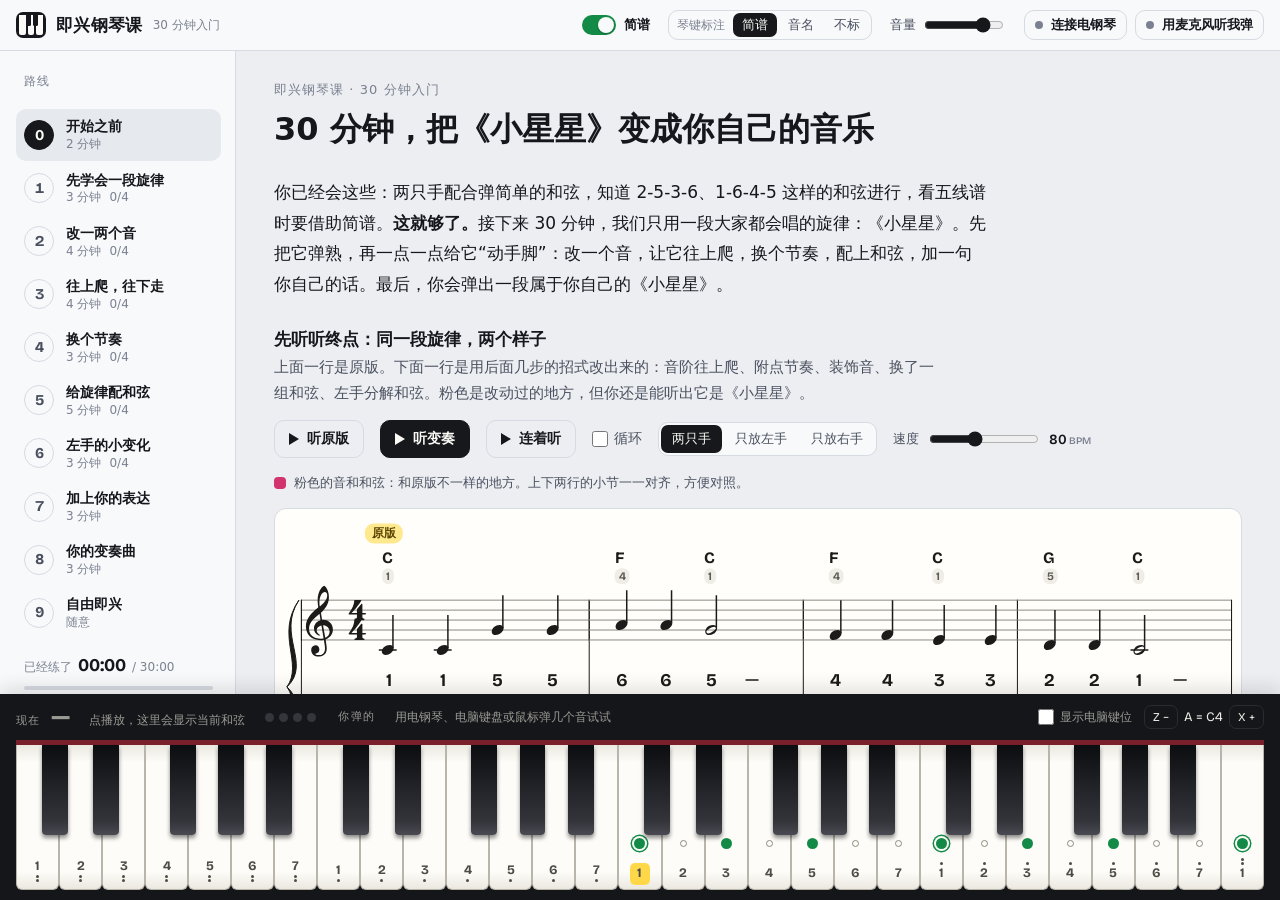
==== commit 2aaf1888: "Rebuild the course around one theme melody The course now follows one simple melody (the first phras" ====
--- a/piano/index.html
+++ b/piano/index.html
@@ -32,8 +32,12 @@
       </fieldset>
       <label class="vol" for="opt-volume"><span>音量</span><input type="range" id="opt-volume" min="0" max="100" value="80"></label>
       <div class="midi">
-        <button type="button" class="btn ghost small" id="btn-midi"><i class="midi-dot" aria-hidden="true"></i><span>连接电钢琴</span></button>
+        <div class="midi-btns">
+          <button type="button" class="btn ghost small" id="btn-midi"><i class="midi-dot" aria-hidden="true"></i><span>连接电钢琴</span></button>
+          <button type="button" class="btn ghost small" id="btn-mic" aria-pressed="false" hidden><i class="midi-dot" aria-hidden="true"></i><span>用麦克风听我弹</span></button>
+        </div>
         <p class="midi-status" id="midi-status" role="status" hidden></p>
+        <p class="midi-status" id="mic-status" role="status" hidden></p>
         <label class="check small" id="midi-sound-wrap" hidden><input type="checkbox" id="opt-midi-sound"><span>电钢琴的音也从电脑放出来</span></label>
       </div>
     </div>
--- a/piano/css/style.css
+++ b/piano/css/style.css
@@ -31,6 +31,9 @@
   --safe-soft: #d3f0de;
   --you: #a33ccc;
   --you-soft: #f0dcf8;
+  --changed: #d1336c;
+  --changed-soft: #fbe1ea;
+  --warn: #b45309;
   --tag-bg: #ffe98f;
   --tag-ink: #5a4500;
   --dock: #15161a;
@@ -79,6 +82,9 @@
     --safe-soft: #12351f;
     --you: #d683f5;
     --you-soft: #3a1f47;
+    --changed: #ff6f9c;
+    --changed-soft: #4a1b2c;
+    --warn: #f5b04a;
     --tag-bg: #5b4a0b;
     --tag-ink: #ffe58a;
     --dock: #0a0b0d;
@@ -114,6 +120,9 @@
   --safe-soft: #12351f;
   --you: #d683f5;
   --you-soft: #3a1f47;
+  --changed: #ff6f9c;
+  --changed-soft: #4a1b2c;
+  --warn: #f5b04a;
   --tag-bg: #5b4a0b;
   --tag-ink: #ffe58a;
   --dock: #0a0b0d;
@@ -206,7 +215,9 @@
 .route {
   overflow-y: auto;
   border-right: 1px solid var(--line);
-  padding: 20px 14px 24px;
+  padding-block: 20px 24px;
+  padding-left: max(16px, env(safe-area-inset-left, 0px));
+  padding-right: 14px;
   display: flex;
   flex-direction: column;
   gap: 18px;
@@ -466,6 +477,8 @@
 .midi { display: flex; flex-direction: column; align-items: flex-end; gap: 4px; position: relative; }
 .midi-dot { width: 8px; height: 8px; border-radius: 50%; background: var(--ink-3); }
 #btn-midi.connected .midi-dot { background: var(--safe); box-shadow: 0 0 0 3px var(--safe-soft); }
+.midi-btns { display: flex; gap: 8px; flex-wrap: wrap; justify-content: flex-end; }
+#btn-mic.listening .midi-dot { background: #d62f2f; box-shadow: 0 0 0 3px rgba(214, 47, 47, 0.2); animation: pulse 1.2s infinite; }
 .midi-status { margin: 0; font-size: 12px; color: var(--ink-2); max-width: 280px; text-align: right; }
 
 .chips { display: flex; flex-wrap: wrap; gap: 8px; }
@@ -543,6 +556,23 @@
 .score svg .jp.on-R .jp-line { stroke: var(--rh); }
 .score svg .jp.on-L .jp-line { stroke: var(--lh); }
 .score svg .jp.on-R .jp-num { font-weight: 800; }
+
+/* 变奏里改动过的音（粉色）、跟弹时的下一个音（橙色虚线圈）、工作台里选中的音（紫色） */
+.score svg .vf-stavenote.is-changed { fill: var(--changed); stroke: var(--changed); }
+.score svg .jp.is-changed .jp-num, .score svg .jp.is-changed .jp-dot, .score svg .jp.is-changed .jp-acc { fill: var(--changed); }
+.score svg .jp.is-changed .jp-line { stroke: var(--changed); }
+.score svg .chord-sym.is-changed .chord-name { fill: var(--changed); }
+.score svg .chord-sym.is-changed .chord-deg-bg { fill: var(--changed-soft); }
+.jp-halo { fill: transparent; stroke: none; }
+.score svg .jp.is-next .jp-halo { fill: var(--rh-soft); stroke: var(--rh); stroke-width: 1.6; stroke-dasharray: 3 2.5; }
+.score svg .vf-stavenote.is-next { fill: var(--rh); stroke: var(--rh); }
+.score svg .jp.is-selected .jp-halo { fill: var(--you-soft); stroke: var(--you); stroke-width: 1.8; }
+.score svg .vf-stavenote.is-selected { fill: var(--you); stroke: var(--you); }
+.workbench .score svg .jp:not(.jp-lh):not(.jp-rest) { cursor: pointer; }
+/* 正在发声的音永远用左右手的颜色，盖过粉色/选中 */
+.score svg .vf-stavenote.on-R.is-changed, .score svg .vf-stavenote.on-R.is-selected { fill: var(--rh); stroke: var(--rh); }
+.score svg .jp.on-R.is-changed .jp-num, .score svg .jp.on-R.is-changed .jp-dot, .score svg .jp.on-R.is-changed .jp-acc { fill: var(--rh); }
+.score svg .jp.on-R.is-changed .jp-line { stroke: var(--rh); }
 
 .chord-name { font: 700 16px var(--font-display); fill: currentColor; }
 .chord-deg { font: 650 11.5px var(--font-display); fill: var(--paper-ink-2); }
@@ -703,6 +733,8 @@
 .sw.safe { background: var(--safe); border-radius: 50%; width: 12px; height: 12px; margin: 1px; }
 .sw.you { background: var(--you); }
 .sw.sticker { background: var(--sticker); }
+.sw.changed { background: var(--changed); }
+.sw.next { background: transparent; border: 2px dashed var(--rh); border-radius: 50%; }
 kbd {
   display: inline-block;
   min-width: 22px;
@@ -899,6 +931,11 @@
 .key.on-rh .lbl, .key.on-lh .lbl, .key.on-you .lbl { color: #fff; }
 .key.on-rh, .key.on-lh, .key.on-you, .key.on-flash { transform: translateY(1px); }
 .key.on-rh .mark, .key.on-lh .mark, .key.on-you .mark { box-shadow: 0 0 0 2px #fff; }
+.key.is-next { outline: 3px dashed var(--rh); outline-offset: -5px; z-index: 3; }
+.key.black.is-next { outline-color: #ffb07a; }
+.key.is-next .lbl { color: var(--rh); font-weight: 800; }
+.key.is-wrong { animation: wrong 0.45s ease; }
+@keyframes wrong { 0%, 100% { transform: none; } 25% { transform: translateX(-2px); } 75% { transform: translateX(2px); } }
 
 /* ---------- 窄屏 ---------- */
 @media (max-width: 1100px) {
@@ -910,7 +947,9 @@
   .route {
     border-right: 0;
     border-bottom: 1px solid var(--line);
-    padding: 8px 12px;
+    padding-block: 8px;
+    padding-left: max(16px, env(safe-area-inset-left, 0px));
+    padding-right: max(16px, env(safe-area-inset-right, 0px));
     flex-direction: row;
     align-items: center;
     overflow-x: auto;
@@ -950,3 +989,111 @@
 @media (prefers-reduced-motion: reduce) {
   *, *::before, *::after { animation: none !important; transition: none !important; scroll-behavior: auto !important; }
 }
+
+/* ---------- 对比、跟弹、工作台、配和弦、毕业作品 ---------- */
+.legend-line { margin: 0; display: flex; align-items: center; gap: 8px; font-size: 13px; color: var(--ink-2); }
+.legend-line .sw { width: 12px; height: 12px; }
+.compare .player .btn.play.ghost .ico { border-left-color: currentColor; }
+
+.follow-btn.is-on { border-color: var(--rh); color: var(--rh); }
+.follow-box {
+  display: flex;
+  flex-direction: column;
+  gap: 6px;
+  padding: 12px 14px;
+  border-radius: 10px;
+  background: var(--rh-soft);
+  color: var(--ink);
+}
+.follow-status { margin: 0; font-size: 16px; }
+.follow-status .jpi { font-size: 20px; margin: 0 2px; color: var(--rh); }
+.follow-status .ok { color: var(--safe); margin-right: 6px; }
+.follow-actions { display: flex; align-items: center; gap: 12px; flex-wrap: wrap; }
+.follow-actions .muted { color: var(--ink-2); }
+
+.wb-panel {
+  display: flex;
+  flex-direction: column;
+  gap: 10px;
+  padding: 12px 14px;
+  border-radius: 10px;
+  background: var(--surface);
+  border: 1px solid var(--line);
+}
+.wb-info, .wb-feedback { margin: 0; }
+.wb-info .jpi { font-size: 18px; color: var(--you); }
+.wb-feedback:empty { display: none; }
+.wb-feedback .ok, .wb-feedback .warn {
+  display: inline-block;
+  margin-right: 8px;
+  padding: 0 8px;
+  border-radius: 999px;
+  font-size: 13px;
+  color: #fff;
+}
+.wb-feedback .ok { background: var(--safe); }
+.wb-feedback .warn { background: var(--warn); }
+.wb-feedback .jpi { font-size: 17px; }
+.wb-actions { display: flex; gap: 8px; flex-wrap: wrap; }
+.wb-actions .btn:disabled { opacity: 0.45; cursor: default; filter: none; }
+
+.cg-grid { display: grid; grid-template-columns: repeat(4, minmax(0, 1fr)); gap: 8px; }
+@media (max-width: 700px) { .cg-grid { grid-template-columns: repeat(2, minmax(0, 1fr)); } }
+.cg-slot {
+  display: flex;
+  flex-direction: column;
+  gap: 6px;
+  padding: 10px;
+  border-radius: 10px;
+  border: 1.5px solid var(--line);
+  background: var(--paper);
+  color: var(--paper-ink);
+}
+.cg-slot[data-fit='good'] { border-color: var(--safe); }
+.cg-slot[data-fit='ok'] { border-color: var(--warn); }
+.cg-slot[data-fit='bad'] { border-color: var(--changed); background: var(--changed-soft); }
+.cg-pos { font-size: 12px; color: var(--ink-3); }
+.cg-notes { display: flex; gap: 8px; font-size: 20px; min-height: 30px; align-items: center; }
+.cg-opts { display: grid; grid-template-columns: repeat(3, minmax(0, 1fr)); gap: 4px; }
+.cg-opt {
+  display: flex;
+  flex-direction: column;
+  align-items: center;
+  padding: 3px 0;
+  border-radius: 7px;
+  border: 1px solid var(--line);
+  background: var(--surface);
+  cursor: pointer;
+  line-height: 1.15;
+}
+.cg-opt b { font: 700 13px var(--font-display); }
+.cg-opt small { font-size: 10px; color: var(--ink-3); }
+.cg-opt:hover { border-color: var(--ink-3); }
+.cg-opt[aria-checked='true'] { background: var(--btn-bg); color: var(--btn-ink); border-color: var(--btn-bg); }
+.cg-opt[aria-checked='true'] small { color: inherit; opacity: 0.75; }
+.cg-fit { font-size: 12px; font-weight: 700; }
+.cg-slot[data-fit='good'] .cg-fit { color: var(--safe); }
+.cg-slot[data-fit='ok'] .cg-fit { color: var(--warn); }
+.cg-slot[data-fit='bad'] .cg-fit { color: var(--changed); }
+.cg-summary { margin: 0; }
+
+.finale {
+  padding: 20px;
+  border-radius: 16px;
+  background: var(--surface);
+  border: 1px solid var(--line);
+}
+.move-list { display: flex; flex-wrap: wrap; gap: 8px; }
+.move {
+  padding: 6px 14px;
+  border-radius: 999px;
+  border: 1.5px solid var(--line);
+  background: var(--surface);
+  cursor: pointer;
+  font-size: 14px;
+}
+.move:hover { border-color: var(--ink-3); }
+.move[aria-pressed='true'] { background: var(--safe); border-color: var(--safe); color: #fff; }
+.move[aria-pressed='true']::before { content: '✓ '; }
+.move-count { margin: 0; font-size: 13px; color: var(--ink-3); }
+.ok { color: var(--safe); }
